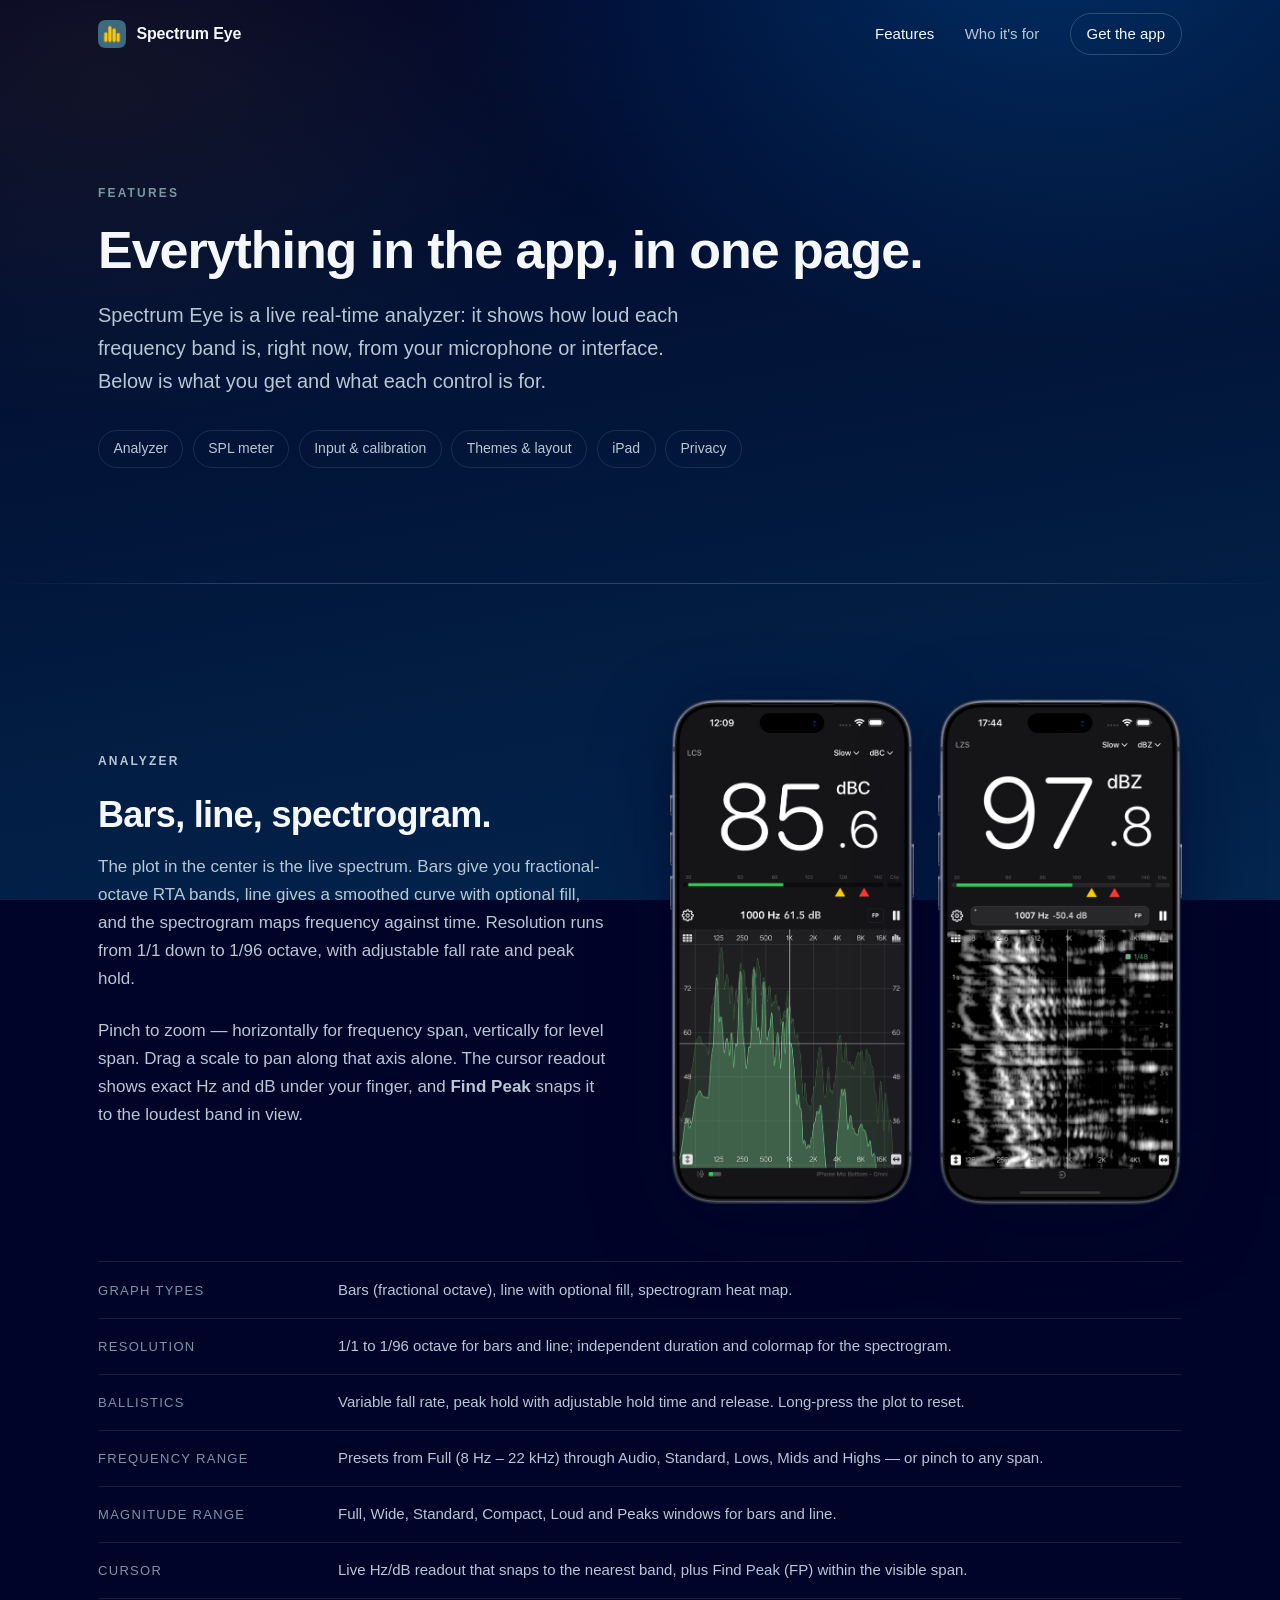
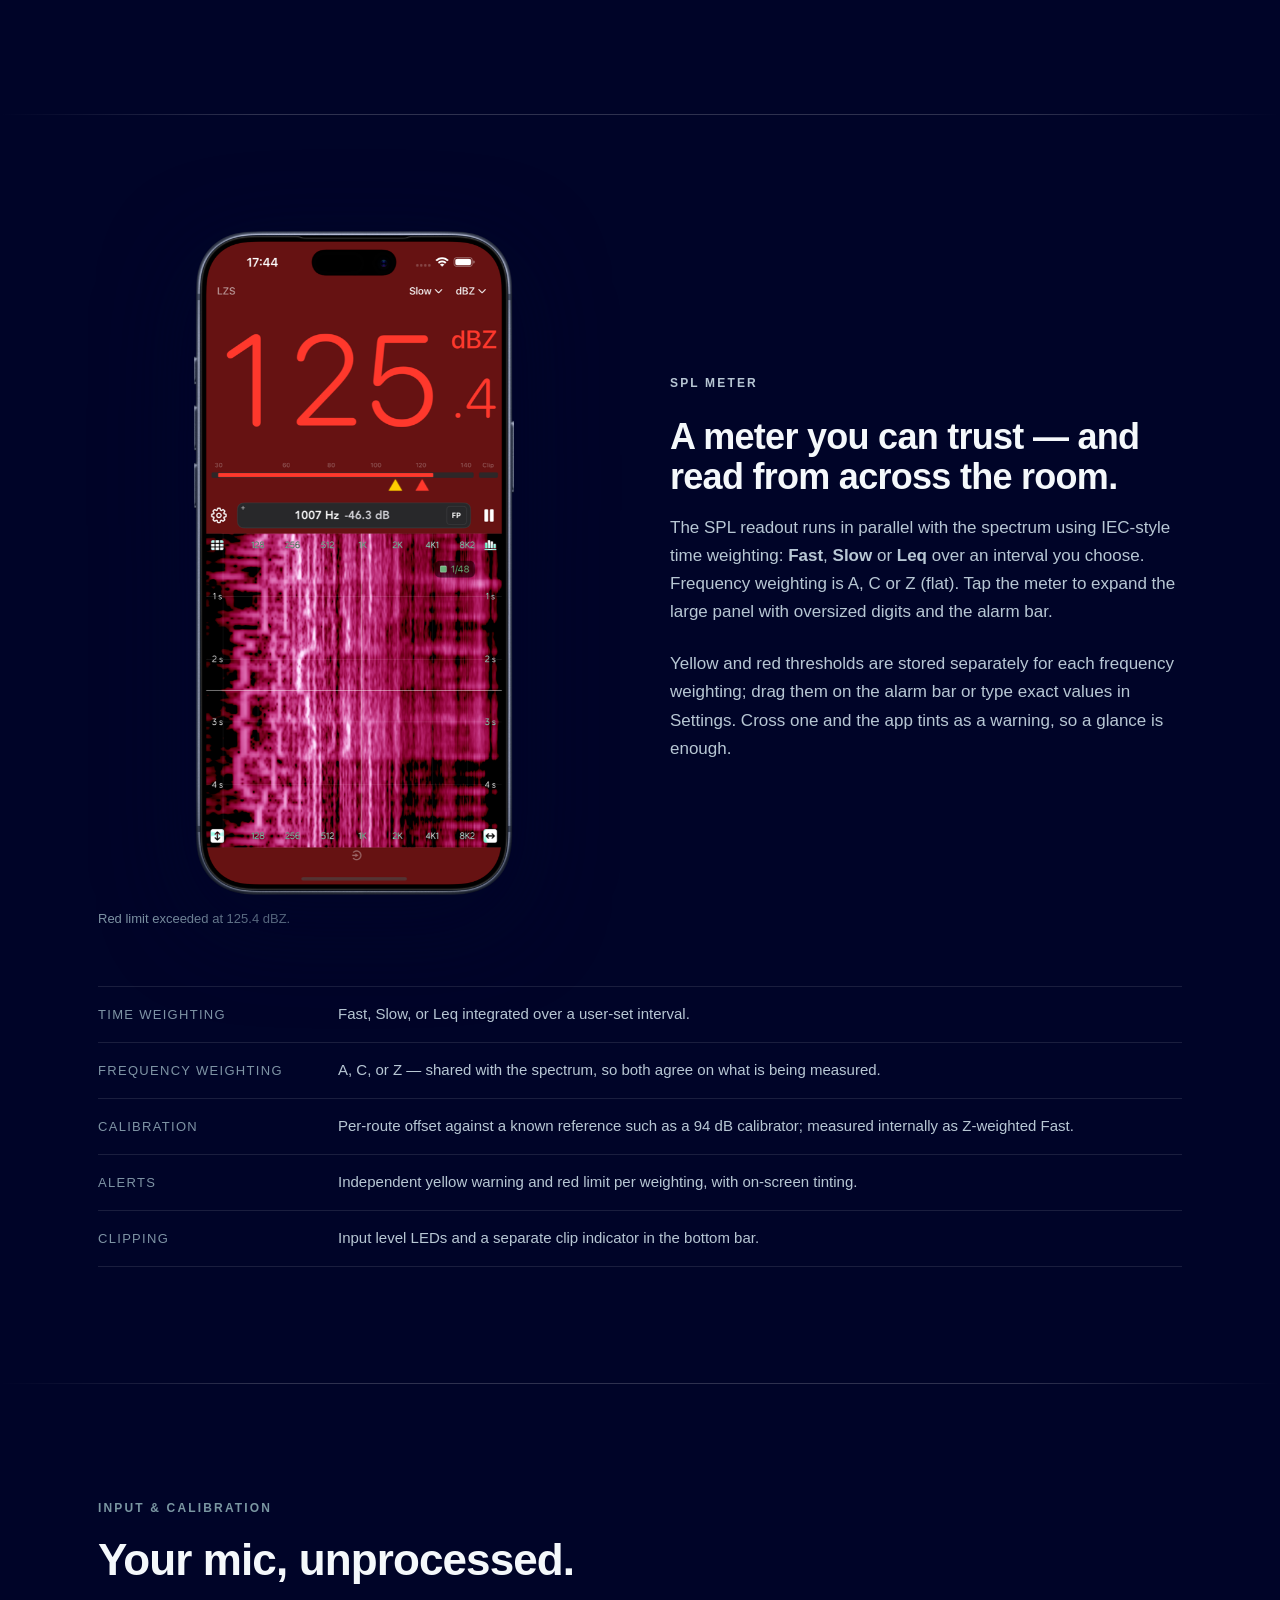
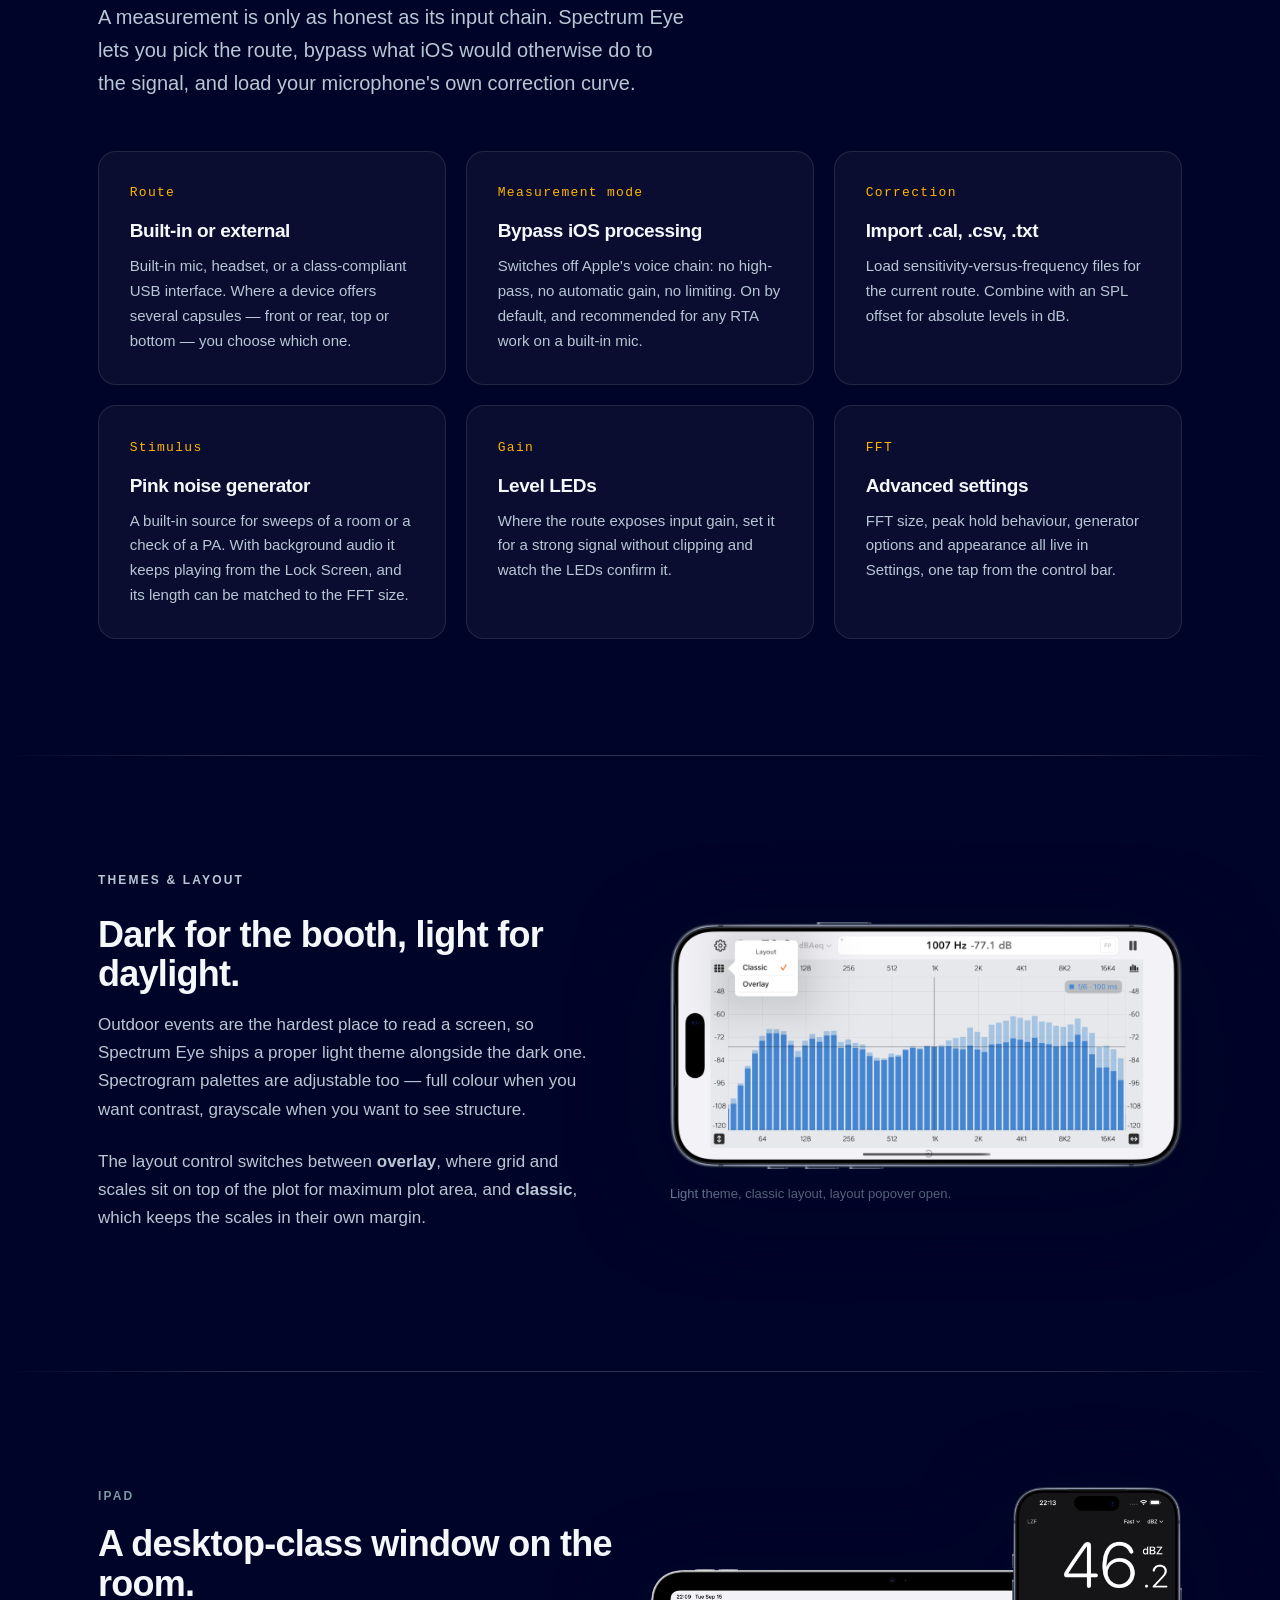
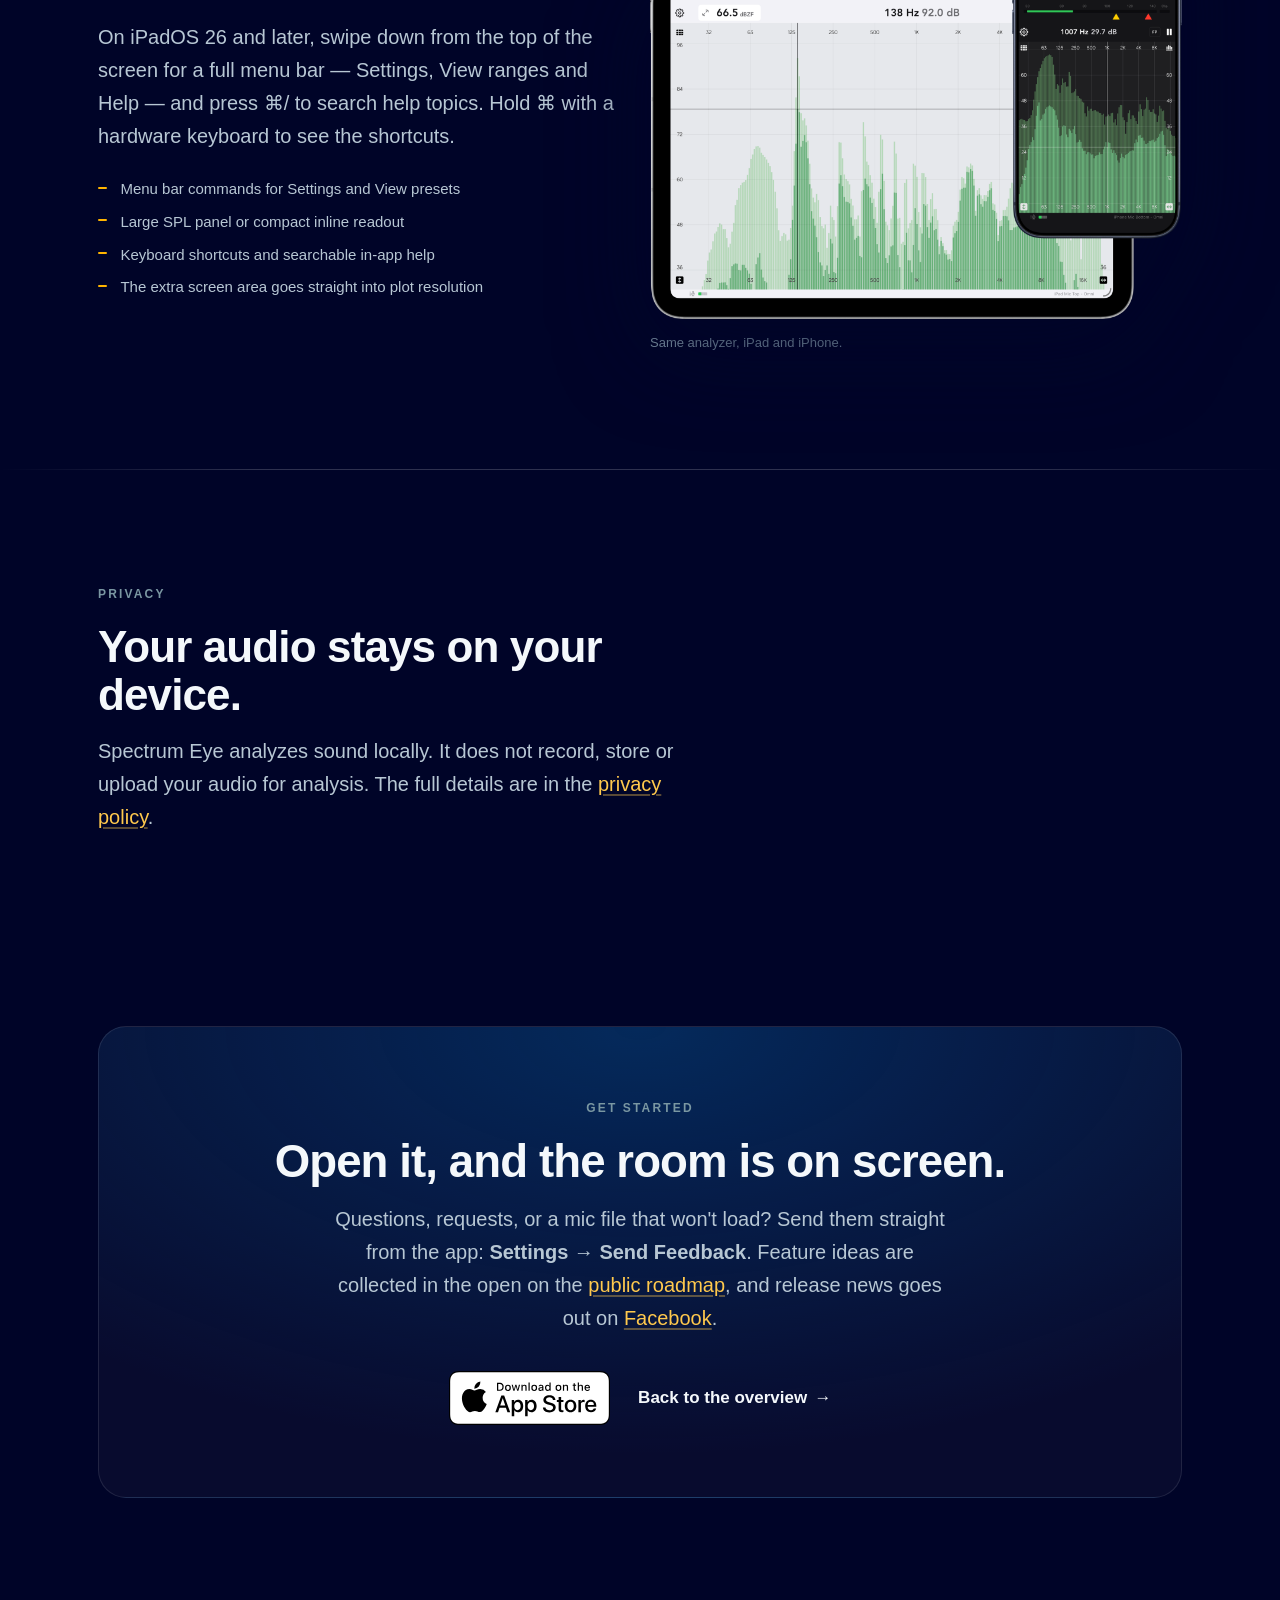
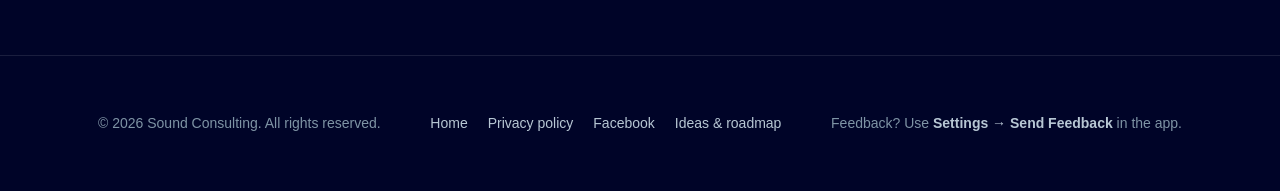
==== docs/features.html @ e40ea3b8 "Add Spectrum Eye marketing site under docs/ for GitHub Pages. Publish index and features pages with " ====
<!DOCTYPE html>
<html lang="en">
<head>
<meta charset="utf-8" />
<meta name="viewport" content="width=device-width, initial-scale=1" />
<title>Features — Spectrum Eye</title>
<meta name="description" content="What Spectrum Eye does: bar, line and spectrogram views up to 1/96 octave, IEC-style SPL meter with A/C/Z weighting and alerts, measurement mode, mic correction files, pink noise generator, light and dark themes, and iPad menu bar support." />
<link rel="canonical" href="https://www.spectrum-eye.com/features.html" />
<meta property="og:type" content="website" />
<meta property="og:title" content="Features — Spectrum Eye" />
<meta property="og:description" content="High-resolution RTA, IEC-style SPL meter, spectrogram, measurement mode and mic calibration on iPhone and iPad." />
<meta property="og:url" content="https://www.spectrum-eye.com/features.html" />
<meta property="og:image" content="https://www.spectrum-eye.com/assets/img/hero.png" />
<meta name="twitter:card" content="summary_large_image" />
<meta name="theme-color" content="#000428" />
<link rel="icon" type="image/png" href="assets/img/favicon.png" />
<link rel="apple-touch-icon" href="assets/img/apple-touch-icon.png" />
<link rel="stylesheet" href="assets/css/site.css" />
</head>
<body>
<a class="skip-link" href="#main">Skip to content</a>

<header class="masthead" data-stuck="false">
  <div class="shell masthead__inner">
    <a class="brand" href="index.html">
      <img src="assets/img/logo.png" alt="" width="28" height="28" />
      Spectrum&nbsp;Eye
    </a>
    <nav class="nav" aria-label="Main">
      <a href="features.html" aria-current="page">Features</a>
      <a href="index.html#who">Who it's for</a>
      <a class="nav__cta" href="https://apps.apple.com/app/apple-store/id794366989?pt=1736742&amp;ct=website&amp;mt=8">Get the app</a>
    </nav>
  </div>
</header>

<main id="main">

  <section class="section" aria-labelledby="intro">
    <div class="shell">
      <p class="eyebrow">Features</p>
      <h1 id="intro" style="font-size: clamp(2rem, 1.4rem + 2.8vw, 3.25rem); margin-bottom: 1.25rem">
        Everything in the app, in one page.
      </h1>
      <p class="lede">
        Spectrum Eye is a live real-time analyzer: it shows how loud each frequency band is,
        right now, from your microphone or interface. Below is what you get and what each
        control is for.
      </p>
      <div class="jumps">
        <a href="#analyzer">Analyzer</a>
        <a href="#spl">SPL meter</a>
        <a href="#input">Input &amp; calibration</a>
        <a href="#look">Themes &amp; layout</a>
        <a href="#ipad">iPad</a>
        <a href="#privacy">Privacy</a>
      </div>
    </div>
  </section>

  <hr class="rule" />

  <section class="section" id="analyzer" aria-labelledby="analyzer-h">
    <div class="shell">
      <div class="showcase reveal">
        <div>
          <p class="eyebrow">Analyzer</p>
          <h2 id="analyzer-h">Bars, line, spectrogram.</h2>
          <p>
            The plot in the center is the live spectrum. Bars give you fractional-octave RTA bands,
            line gives a smoothed curve with optional fill, and the spectrogram maps frequency
            against time. Resolution runs from 1/1 down to 1/96 octave, with adjustable fall rate
            and peak hold.
          </p>
          <p>
            Pinch to zoom — horizontally for frequency span, vertically for level span. Drag a
            scale to pan along that axis alone. The cursor readout shows exact Hz and dB under your
            finger, and <strong>Find Peak</strong> snaps it to the loudest band in view.
          </p>
        </div>
        <div class="showcase__art">
          <div class="gallery">
            <img src="assets/img/shot-line-dark.png" loading="lazy"
                 alt="Line graph view in dark mode with a filled trace and SPL readout above." />
            <img src="assets/img/shot-spectrogram-gray.png" loading="lazy"
                 alt="Spectrogram view in dark mode using the grayscale palette." />
          </div>
        </div>
      </div>

      <dl class="spec reveal" style="margin-top: clamp(2.5rem, 5vw, 3.5rem)">
        <div>
          <dt>Graph types</dt>
          <dd>Bars (fractional octave), line with optional fill, spectrogram heat map.</dd>
        </div>
        <div>
          <dt>Resolution</dt>
          <dd>1/1 to 1/96 octave for bars and line; independent duration and colormap for the spectrogram.</dd>
        </div>
        <div>
          <dt>Ballistics</dt>
          <dd>Variable fall rate, peak hold with adjustable hold time and release. Long-press the plot to reset.</dd>
        </div>
        <div>
          <dt>Frequency range</dt>
          <dd>Presets from Full (8 Hz – 22 kHz) through Audio, Standard, Lows, Mids and Highs — or pinch to any span.</dd>
        </div>
        <div>
          <dt>Magnitude range</dt>
          <dd>Full, Wide, Standard, Compact, Loud and Peaks windows for bars and line.</dd>
        </div>
        <div>
          <dt>Cursor</dt>
          <dd>Live Hz/dB readout that snaps to the nearest band, plus Find Peak (FP) within the visible span.</dd>
        </div>
      </dl>
    </div>
  </section>

  <hr class="rule" />

  <section class="section" id="spl" aria-labelledby="spl-h">
    <div class="shell">
      <div class="showcase showcase--flip reveal">
        <div>
          <p class="eyebrow">SPL meter</p>
          <h2 id="spl-h">A meter you can trust — and read from across the room.</h2>
          <p>
            The SPL readout runs in parallel with the spectrum using IEC-style time weighting:
            <strong>Fast</strong>, <strong>Slow</strong> or <strong>Leq</strong> over an interval you
            choose. Frequency weighting is A, C or Z (flat). Tap the meter to expand the large panel
            with oversized digits and the alarm bar.
          </p>
          <p>
            Yellow and red thresholds are stored separately for each frequency weighting; drag them on
            the alarm bar or type exact values in Settings. Cross one and the app tints as a warning,
            so a glance is enough.
          </p>
        </div>
        <div class="showcase__art">
          <figure class="figure">
            <div class="frame frame--phone">
              <img src="assets/img/shot-spectrogram-red.png" loading="lazy"
                   alt="SPL meter tinted red at 125.4 dBZ above a magenta spectrogram, indicating the red limit was exceeded." />
            </div>
            <figcaption>Red limit exceeded at 125.4 dBZ.</figcaption>
          </figure>
        </div>
      </div>

      <dl class="spec reveal" style="margin-top: clamp(2.5rem, 5vw, 3.5rem)">
        <div>
          <dt>Time weighting</dt>
          <dd>Fast, Slow, or Leq integrated over a user-set interval.</dd>
        </div>
        <div>
          <dt>Frequency weighting</dt>
          <dd>A, C, or Z — shared with the spectrum, so both agree on what is being measured.</dd>
        </div>
        <div>
          <dt>Calibration</dt>
          <dd>Per-route offset against a known reference such as a 94 dB calibrator; measured internally as Z-weighted Fast.</dd>
        </div>
        <div>
          <dt>Alerts</dt>
          <dd>Independent yellow warning and red limit per weighting, with on-screen tinting.</dd>
        </div>
        <div>
          <dt>Clipping</dt>
          <dd>Input level LEDs and a separate clip indicator in the bottom bar.</dd>
        </div>
      </dl>
    </div>
  </section>

  <hr class="rule" />

  <section class="section" id="input" aria-labelledby="input-h">
    <div class="shell">
      <div class="section__head reveal">
        <p class="eyebrow">Input &amp; calibration</p>
        <h2 id="input-h">Your mic, unprocessed.</h2>
        <p class="lede">
          A measurement is only as honest as its input chain. Spectrum Eye lets you pick the route,
          bypass what iOS would otherwise do to the signal, and load your microphone's own
          correction curve.
        </p>
      </div>

      <div class="grid grid--3">
        <article class="card reveal">
          <span class="card__mark">Route</span>
          <h3>Built-in or external</h3>
          <p>
            Built-in mic, headset, or a class-compliant USB interface. Where a device offers several
            capsules — front or rear, top or bottom — you choose which one.
          </p>
        </article>
        <article class="card reveal">
          <span class="card__mark">Measurement mode</span>
          <h3>Bypass iOS processing</h3>
          <p>
            Switches off Apple's voice chain: no high-pass, no automatic gain, no limiting.
            On by default, and recommended for any RTA work on a built-in mic.
          </p>
        </article>
        <article class="card reveal">
          <span class="card__mark">Correction</span>
          <h3>Import .cal, .csv, .txt</h3>
          <p>
            Load sensitivity-versus-frequency files for the current route. Combine with an SPL offset
            for absolute levels in dB.
          </p>
        </article>
        <article class="card reveal">
          <span class="card__mark">Stimulus</span>
          <h3>Pink noise generator</h3>
          <p>
            A built-in source for sweeps of a room or a check of a PA. With background audio it keeps
            playing from the Lock Screen, and its length can be matched to the FFT size.
          </p>
        </article>
        <article class="card reveal">
          <span class="card__mark">Gain</span>
          <h3>Level LEDs</h3>
          <p>
            Where the route exposes input gain, set it for a strong signal without clipping and watch
            the LEDs confirm it.
          </p>
        </article>
        <article class="card reveal">
          <span class="card__mark">FFT</span>
          <h3>Advanced settings</h3>
          <p>
            FFT size, peak hold behaviour, generator options and appearance all live in Settings,
            one tap from the control bar.
          </p>
        </article>
      </div>
    </div>
  </section>

  <hr class="rule" />

  <section class="section" id="look" aria-labelledby="look-h">
    <div class="shell">
      <div class="showcase reveal">
        <div>
          <p class="eyebrow">Themes &amp; layout</p>
          <h2 id="look-h">Dark for the booth, light for daylight.</h2>
          <p>
            Outdoor events are the hardest place to read a screen, so Spectrum Eye ships a proper
            light theme alongside the dark one. Spectrogram palettes are adjustable too — full colour
            when you want contrast, grayscale when you want to see structure.
          </p>
          <p>
            The layout control switches between <strong>overlay</strong>, where grid and scales sit on
            top of the plot for maximum plot area, and <strong>classic</strong>, which keeps the
            scales in their own margin.
          </p>
        </div>
        <div class="showcase__art">
          <figure class="figure">
            <div class="frame">
              <img src="assets/img/shot-light-classic.png" loading="lazy"
                   alt="Light theme in landscape with the layout popover open, offering Classic and Overlay options over a blue bar graph." />
            </div>
            <figcaption>Light theme, classic layout, layout popover open.</figcaption>
          </figure>
        </div>
      </div>
    </div>
  </section>

  <hr class="rule" />

  <section class="section" id="ipad" aria-labelledby="ipad-h">
    <div class="shell">
      <div class="grid grid--2">
        <div class="reveal">
          <p class="eyebrow">iPad</p>
          <h2 id="ipad-h" style="font-size: clamp(1.5rem, 1.1rem + 1.6vw, 2.25rem); margin-bottom: 1.1rem">
            A desktop-class window on the room.
          </h2>
          <p class="lede" style="margin-bottom: 1.5rem">
            On iPadOS 26 and later, swipe down from the top of the screen for a full menu bar —
            Settings, View ranges and Help — and press ⌘/ to search help topics. Hold ⌘ with a
            hardware keyboard to see the shortcuts.
          </p>
          <ul class="ticks">
            <li>Menu bar commands for Settings and View presets</li>
            <li>Large SPL panel or compact inline readout</li>
            <li>Keyboard shortcuts and searchable in-app help</li>
            <li>The extra screen area goes straight into plot resolution</li>
          </ul>
        </div>
        <div class="reveal">
          <figure class="figure">
            <div class="frame">
              <img src="assets/img/hero.png" loading="lazy"
                   alt="Spectrum Eye on iPad in light mode next to an iPhone in dark mode." />
            </div>
            <figcaption>Same analyzer, iPad and iPhone.</figcaption>
          </figure>
        </div>
      </div>
    </div>
  </section>

  <hr class="rule" />

  <section class="section" id="privacy" aria-labelledby="privacy-h">
    <div class="shell">
      <div class="section__head reveal" style="margin-bottom: 0">
        <p class="eyebrow">Privacy</p>
        <h2 id="privacy-h">Your audio stays on your device.</h2>
        <p class="lede">
          Spectrum Eye analyzes sound locally. It does not record, store or upload your audio for
          analysis. The full details are in the
          <a href="se_privacy_policy_en.html">privacy policy</a>.
        </p>
      </div>
    </div>
  </section>

  <section class="section section--tight" aria-labelledby="get">
    <div class="shell">
      <div class="closer reveal">
        <p class="eyebrow">Get started</p>
        <h2 id="get">Open it, and the room is on screen.</h2>
        <p class="lede">
          Questions, requests, or a mic file that won't load? Send them straight from the app:
          <strong>Settings → Send Feedback</strong>. Feature ideas are collected in the open on the
          <a href="https://spectrumeye.userjot.com/" target="_blank" rel="noopener">public roadmap</a>,
          and release news goes out on
          <a href="https://www.facebook.com/spectrum.eye.rta" target="_blank" rel="noopener">Facebook</a>.
        </p>
        <div class="hero__cta">
          <a class="badge-link" href="https://apps.apple.com/app/apple-store/id794366989?pt=1736742&amp;ct=website&amp;mt=8">
            <img src="assets/img/appstore-badge-white.svg" alt="Download Spectrum Eye on the App Store" />
          </a>
          <a class="text-link" href="index.html">Back to the overview <span aria-hidden="true">→</span></a>
        </div>
      </div>
    </div>
  </section>

</main>

<footer class="footer">
  <div class="shell footer__inner">
    <p>© 2026 Sound Consulting. All rights reserved.</p>
    <nav aria-label="Footer">
      <a href="index.html">Home</a>
      <a href="se_privacy_policy_en.html">Privacy policy</a>
      <a href="https://www.facebook.com/spectrum.eye.rta" target="_blank" rel="noopener">Facebook</a>
      <a href="https://spectrumeye.userjot.com/" target="_blank" rel="noopener">Ideas &amp; roadmap</a>
    </nav>
    <p>Feedback? Use <strong>Settings → Send Feedback</strong> in the app.</p>
  </div>
</footer>

<script src="assets/js/site.js" defer></script>
</body>
</html>
---- docs/assets/css/site.css ----
/* Spectrum Eye — site styles
   Palette continues the spectrum-eye.com deep-blue gradient and Segoe UI type,
   with the app emblem's amber and the analyzer's green as accents. */

:root {
  --navy-abyss: #000428;
  --navy-deep: #021539;
  --navy-mid: #03264f;
  --navy-lit: #004e92;

  --amber: #ffb400;
  --amber-soft: #ffc94d;
  --green: #74d18e;
  --slate: #7a97a2;

  --ink: #f4f8fb;
  --ink-dim: #b7c7d4;
  --ink-faint: #7e94a5;

  --hairline: rgba(255, 255, 255, 0.1);
  --hairline-strong: rgba(255, 255, 255, 0.18);
  --pane: rgba(255, 255, 255, 0.04);

  --font: "Segoe UI", -apple-system, BlinkMacSystemFont, "Helvetica Neue",
    Helvetica, Arial, sans-serif;
  --font-num: ui-monospace, SFMono-Regular, "SF Mono", Menlo, Consolas,
    monospace;

  --shell: 1180px;
  --gutter: clamp(1.25rem, 4vw, 3rem);
  --radius: 18px;
  --ease: cubic-bezier(0.22, 0.61, 0.36, 1);
}

*,
*::before,
*::after {
  box-sizing: border-box;
}

html {
  -webkit-text-size-adjust: 100%;
  scroll-behavior: smooth;
}

body {
  margin: 0;
  font-family: var(--font);
  font-size: clamp(1rem, 0.96rem + 0.2vw, 1.0625rem);
  line-height: 1.65;
  color: var(--ink);
  background-color: var(--navy-abyss);
  background-image:
    radial-gradient(900px 620px at 82% -10%, rgba(0, 78, 146, 0.55), transparent 70%),
    radial-gradient(760px 520px at 8% 8%, rgba(255, 180, 0, 0.07), transparent 68%),
    linear-gradient(170deg, var(--navy-abyss) 0%, var(--navy-deep) 45%, var(--navy-mid) 100%);
  background-attachment: fixed;
  -webkit-font-smoothing: antialiased;
  text-rendering: optimizeLegibility;
}

img,
svg {
  display: block;
  max-width: 100%;
  height: auto;
}

a {
  color: var(--amber-soft);
  text-decoration-color: rgba(255, 201, 77, 0.35);
  text-underline-offset: 3px;
  transition: color 0.2s var(--ease), text-decoration-color 0.2s var(--ease);
}

a:hover {
  color: #fff;
  text-decoration-color: currentColor;
}

:focus-visible {
  outline: 2px solid var(--amber);
  outline-offset: 3px;
  border-radius: 4px;
}

h1,
h2,
h3 {
  margin: 0;
  line-height: 1.1;
  letter-spacing: -0.02em;
  font-weight: 700;
}

p {
  margin: 0;
}

/* ---------- layout primitives ---------- */

.shell {
  width: 100%;
  max-width: var(--shell);
  margin-inline: auto;
  padding-inline: var(--gutter);
}

.skip-link {
  position: absolute;
  left: -9999px;
  top: 0;
  z-index: 100;
  padding: 0.75rem 1rem;
  background: var(--amber);
  color: #10203a;
  font-weight: 600;
}

.skip-link:focus {
  left: 1rem;
  top: 1rem;
}

.eyebrow {
  margin: 0 0 1.1rem;
  font-size: 0.75rem;
  font-weight: 600;
  letter-spacing: 0.18em;
  text-transform: uppercase;
  color: var(--slate);
}

.lede {
  color: var(--ink-dim);
  font-size: clamp(1.0625rem, 1rem + 0.4vw, 1.25rem);
  max-width: 56ch;
}

.section {
  padding-block: clamp(4rem, 9vw, 7.5rem);
}

.section--tight {
  padding-block: clamp(3rem, 6vw, 5rem);
}

.section__head {
  max-width: 62ch;
  margin-bottom: clamp(2.25rem, 4vw, 3.5rem);
}

.section__head h2 {
  font-size: clamp(1.75rem, 1.2rem + 2vw, 2.75rem);
  margin-bottom: 1rem;
}

.rule {
  height: 1px;
  border: 0;
  margin: 0;
  background: linear-gradient(
    to right,
    transparent,
    var(--hairline-strong) 20%,
    var(--hairline-strong) 80%,
    transparent
  );
}

/* ---------- header ---------- */

.masthead {
  position: sticky;
  top: 0;
  z-index: 50;
  border-bottom: 1px solid transparent;
  transition: background 0.3s var(--ease), border-color 0.3s var(--ease),
    backdrop-filter 0.3s var(--ease);
}

.masthead[data-stuck="true"] {
  background: rgba(2, 12, 34, 0.72);
  backdrop-filter: blur(14px) saturate(140%);
  border-bottom-color: var(--hairline);
}

.masthead__inner {
  display: flex;
  align-items: center;
  gap: 1.5rem;
  min-height: 68px;
}

.brand {
  display: inline-flex;
  align-items: center;
  gap: 0.65rem;
  font-weight: 600;
  font-size: 1rem;
  letter-spacing: -0.01em;
  color: var(--ink);
  text-decoration: none;
  margin-right: auto;
}

/* the icon carries its own squircle, so no CSS masking here */
.brand img {
  width: 28px;
  height: 28px;
}

.nav {
  display: flex;
  align-items: center;
  gap: clamp(1rem, 2.5vw, 1.9rem);
}

.nav a {
  color: var(--ink-dim);
  font-size: 0.9375rem;
  text-decoration: none;
}

.nav a:hover,
.nav a[aria-current="page"] {
  color: var(--ink);
}

.nav__cta {
  padding: 0.45rem 1rem;
  border: 1px solid var(--hairline-strong);
  border-radius: 999px;
  color: var(--ink) !important;
}

.nav__cta:hover {
  border-color: var(--amber);
  color: var(--amber-soft) !important;
}

@media (max-width: 560px) {
  .nav a:not(.nav__cta) {
    display: none;
  }
}

/* ---------- hero ---------- */

.hero {
  padding-block: clamp(3rem, 7vw, 6rem) 0;
  overflow: hidden;
}

.hero__grid {
  display: grid;
  gap: clamp(2.5rem, 5vw, 4rem);
  align-items: center;
}

@media (min-width: 900px) {
  .hero__grid {
    grid-template-columns: minmax(0, 0.92fr) minmax(0, 1.08fr);
  }
}

.hero h1 {
  font-size: clamp(2.4rem, 1.4rem + 4.4vw, 4.15rem);
  margin-bottom: 1.25rem;
}

.hero h1 em {
  font-style: normal;
  color: var(--amber);
}

.hero__cta {
  display: flex;
  flex-wrap: wrap;
  align-items: center;
  gap: 1.25rem 1.75rem;
  margin-top: 2.25rem;
}

.badge-link {
  display: inline-block;
  transition: transform 0.25s var(--ease), filter 0.25s var(--ease);
}

.badge-link img {
  height: 54px;
  width: auto;
}

.badge-link:hover {
  transform: translateY(-2px);
  filter: drop-shadow(0 10px 22px rgba(0, 0, 0, 0.45));
}

.text-link {
  display: inline-flex;
  align-items: center;
  gap: 0.45rem;
  font-weight: 600;
  text-decoration: none;
  color: var(--ink);
}

.text-link span {
  transition: transform 0.25s var(--ease);
}

.text-link:hover span {
  transform: translateX(4px);
}

.hero__note {
  margin-top: 1.75rem;
  font-size: 0.875rem;
  color: var(--ink-faint);
}

.hero__art {
  position: relative;
}

.hero__art::before {
  content: "";
  position: absolute;
  inset: 6% -12% 12% -6%;
  background: radial-gradient(
    closest-side,
    rgba(116, 209, 142, 0.22),
    rgba(0, 78, 146, 0.12) 55%,
    transparent 75%
  );
  filter: blur(12px);
  z-index: -1;
}

.hero__art img {
  width: 100%;
  filter: drop-shadow(0 40px 60px rgba(0, 4, 40, 0.6));
}

/* equalizer divider — decorative */

.eq {
  display: flex;
  align-items: flex-end;
  gap: 3px;
  height: 34px;
  margin-top: clamp(3rem, 6vw, 4.5rem);
  opacity: 0.55;
}

.eq span {
  flex: 1;
  min-width: 2px;
  border-radius: 2px 2px 0 0;
  background: linear-gradient(to top, rgba(116, 209, 142, 0.15), var(--green));
  transform-origin: bottom;
  animation: eq-pulse 1.8s var(--ease) infinite alternate;
}

@keyframes eq-pulse {
  from {
    height: 12%;
  }
  to {
    height: 100%;
  }
}

/* ---------- feature grid ---------- */

.grid {
  display: grid;
  gap: 1.25rem;
}

@media (min-width: 700px) {
  .grid--3 {
    grid-template-columns: repeat(3, minmax(0, 1fr));
  }
  .grid--2 {
    grid-template-columns: repeat(2, minmax(0, 1fr));
  }
}

.card {
  padding: clamp(1.5rem, 2.4vw, 2rem);
  border: 1px solid var(--hairline);
  border-radius: var(--radius);
  background: var(--pane);
  transition: transform 0.3s var(--ease), border-color 0.3s var(--ease),
    background 0.3s var(--ease);
}

.card:hover {
  transform: translateY(-4px);
  border-color: var(--hairline-strong);
  background: rgba(255, 255, 255, 0.06);
}

.card h3 {
  font-size: 1.1875rem;
  margin-bottom: 0.75rem;
}

.card p {
  color: var(--ink-dim);
  font-size: 0.9375rem;
}

.card__mark {
  display: block;
  margin-bottom: 1.1rem;
  font-family: var(--font-num);
  font-size: 0.8125rem;
  letter-spacing: 0.1em;
  color: var(--amber);
}

.ticks {
  margin: 0;
  padding: 0;
  list-style: none;
  color: var(--ink-dim);
}

.ticks li {
  position: relative;
  padding-left: 1.4rem;
  font-size: 0.9375rem;
}

.ticks li + li {
  margin-top: 0.5rem;
}

.ticks li::before {
  content: "";
  position: absolute;
  left: 0;
  top: 0.62em;
  width: 9px;
  height: 2px;
  border-radius: 2px;
  background: var(--amber);
}

/* ---------- showcase rows ---------- */

.showcase {
  display: grid;
  gap: clamp(2rem, 5vw, 3.75rem);
  align-items: center;
}

@media (min-width: 880px) {
  .showcase {
    grid-template-columns: repeat(2, minmax(0, 1fr));
  }
  .showcase--flip .showcase__art {
    order: -1;
  }
}

.showcase + .showcase {
  margin-top: clamp(3.5rem, 8vw, 6rem);
}

.showcase h2,
.showcase h3 {
  font-size: clamp(1.5rem, 1.1rem + 1.6vw, 2.25rem);
  margin-bottom: 1.1rem;
}

.showcase p {
  color: var(--ink-dim);
  margin-bottom: 1.5rem;
}

/* screenshots are device renders with their own bezel and transparent corners,
   so the shadow follows the image silhouette rather than a wrapper box */
.frame img {
  filter: drop-shadow(0 26px 45px rgba(0, 4, 40, 0.7));
}

.frame--phone {
  max-width: 320px;
  margin-inline: auto;
}

.figure {
  margin: 0;
}

.figure figcaption {
  margin-top: 0.85rem;
  font-size: 0.8125rem;
  color: var(--ink-faint);
}

/* ---------- quotes ---------- */

.quotes {
  display: grid;
  gap: 1.25rem;
}

@media (min-width: 760px) {
  .quotes {
    grid-template-columns: repeat(3, minmax(0, 1fr));
  }
}

.quote {
  margin: 0;
  padding: clamp(1.4rem, 2.2vw, 1.85rem);
  border-left: 2px solid var(--amber);
  border-radius: 0 var(--radius) var(--radius) 0;
  background: var(--pane);
}

.quote p {
  font-size: 1.0625rem;
  line-height: 1.5;
}

.quote footer {
  margin-top: 0.9rem;
  font-size: 0.8125rem;
  color: var(--ink-faint);
}

/* ---------- stats ---------- */

.stats {
  display: grid;
  gap: 1.5rem clamp(1.5rem, 4vw, 3rem);
  grid-template-columns: repeat(auto-fit, minmax(150px, 1fr));
  padding-block: clamp(2rem, 4vw, 3rem);
  border-block: 1px solid var(--hairline);
}

.stat dt {
  font-size: 0.75rem;
  letter-spacing: 0.14em;
  text-transform: uppercase;
  color: var(--ink-faint);
  margin-bottom: 0.35rem;
}

.stat dd {
  margin: 0;
  font-family: var(--font-num);
  font-size: clamp(1.35rem, 1.1rem + 0.9vw, 1.75rem);
  font-weight: 600;
  color: var(--ink);
}

/* ---------- in-page nav (features) ---------- */

.jumps {
  display: flex;
  flex-wrap: wrap;
  gap: 0.6rem;
  margin-top: 2rem;
}

.jumps a {
  padding: 0.4rem 0.9rem;
  border: 1px solid var(--hairline);
  border-radius: 999px;
  font-size: 0.875rem;
  color: var(--ink-dim);
  text-decoration: none;
}

.jumps a:hover {
  border-color: var(--amber);
  color: var(--amber-soft);
}

/* ---------- spec rows ---------- */

.spec {
  margin: 0;
  border-top: 1px solid var(--hairline);
}

.spec > div {
  display: grid;
  gap: 0.2rem 2rem;
  padding-block: 0.95rem;
  border-bottom: 1px solid var(--hairline);
}

@media (min-width: 640px) {
  .spec > div {
    grid-template-columns: minmax(0, 13rem) minmax(0, 1fr);
    align-items: baseline;
  }
}

.spec dt {
  font-size: 0.8125rem;
  letter-spacing: 0.1em;
  text-transform: uppercase;
  color: var(--ink-faint);
}

.spec dd {
  margin: 0;
  color: var(--ink-dim);
  font-size: 0.9375rem;
}

/* ---------- side-by-side phone shots ---------- */

.gallery {
  display: grid;
  grid-template-columns: repeat(2, minmax(0, 1fr));
  gap: clamp(0.75rem, 2vw, 1.5rem);
  align-items: start;
}

.gallery img {
  filter: drop-shadow(0 20px 36px rgba(0, 4, 40, 0.65));
}

/* ---------- closing call to action ---------- */

.closer {
  text-align: center;
  padding: clamp(2.75rem, 6vw, 4.5rem) clamp(1.5rem, 4vw, 3.5rem);
  border: 1px solid var(--hairline);
  border-radius: 28px;
  background:
    radial-gradient(120% 140% at 50% 0%, rgba(0, 78, 146, 0.45), transparent 65%),
    rgba(255, 255, 255, 0.03);
}

.closer h2 {
  font-size: clamp(1.75rem, 1.2rem + 2.2vw, 2.85rem);
  margin-bottom: 1rem;
}

.closer .lede {
  margin-inline: auto;
}

.closer .hero__cta {
  justify-content: center;
}

/* ---------- footer ---------- */

.footer {
  padding-block: clamp(2.5rem, 5vw, 3.5rem);
  border-top: 1px solid var(--hairline);
  margin-top: clamp(3rem, 7vw, 5rem);
  color: var(--ink-faint);
  font-size: 0.875rem;
}

.footer__inner {
  display: flex;
  flex-wrap: wrap;
  gap: 1rem 2rem;
  align-items: center;
  justify-content: space-between;
}

.footer nav {
  display: flex;
  flex-wrap: wrap;
  gap: 1.25rem;
}

.footer a {
  color: var(--ink-dim);
  text-decoration: none;
}

.footer a:hover {
  color: #fff;
}

.footer strong {
  font-weight: 600;
  color: var(--ink-dim);
}

/* ---------- reveal on scroll ---------- */

.reveal {
  opacity: 0;
  transform: translateY(18px);
  transition: opacity 0.7s var(--ease), transform 0.7s var(--ease);
}

.reveal.is-visible {
  opacity: 1;
  transform: none;
}

@media (prefers-reduced-motion: reduce) {
  html {
    scroll-behavior: auto;
  }
  .reveal {
    opacity: 1;
    transform: none;
    transition: none;
  }
  .eq span {
    animation: none;
    height: 45%;
  }
}
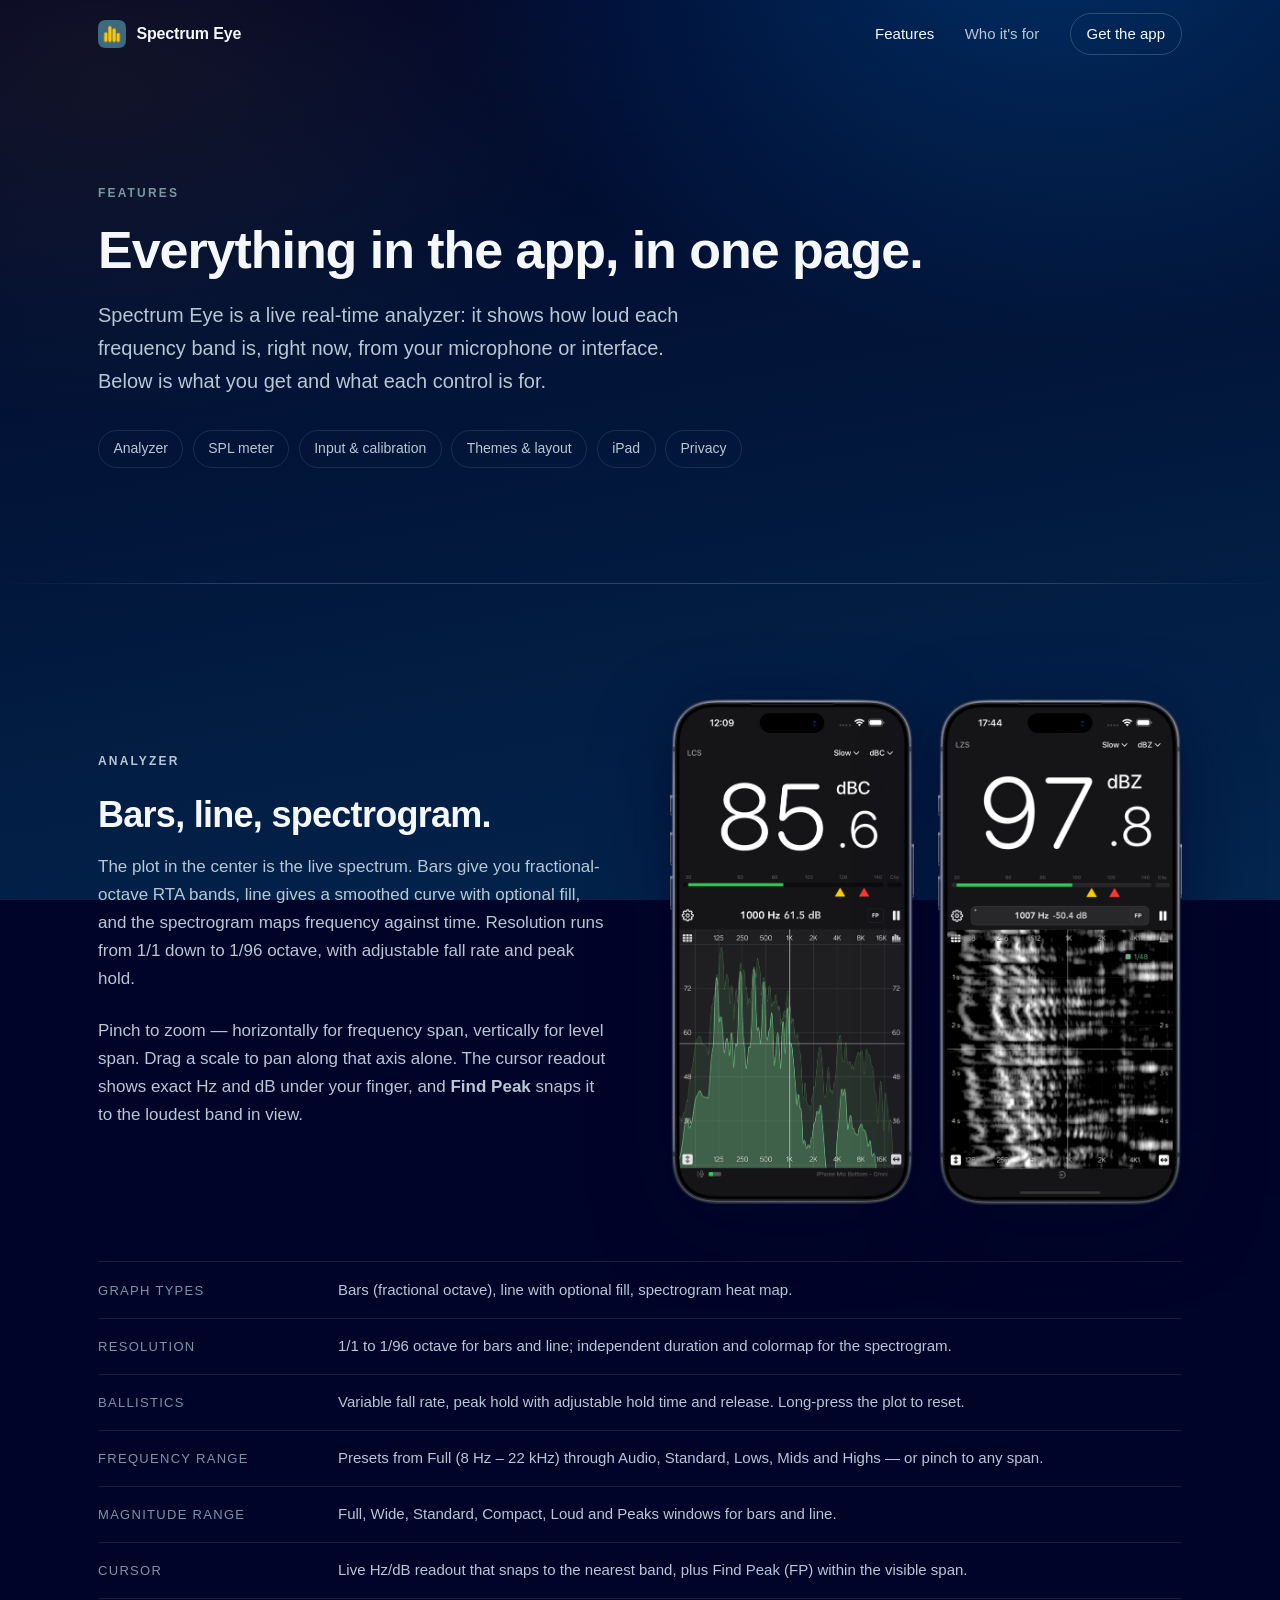
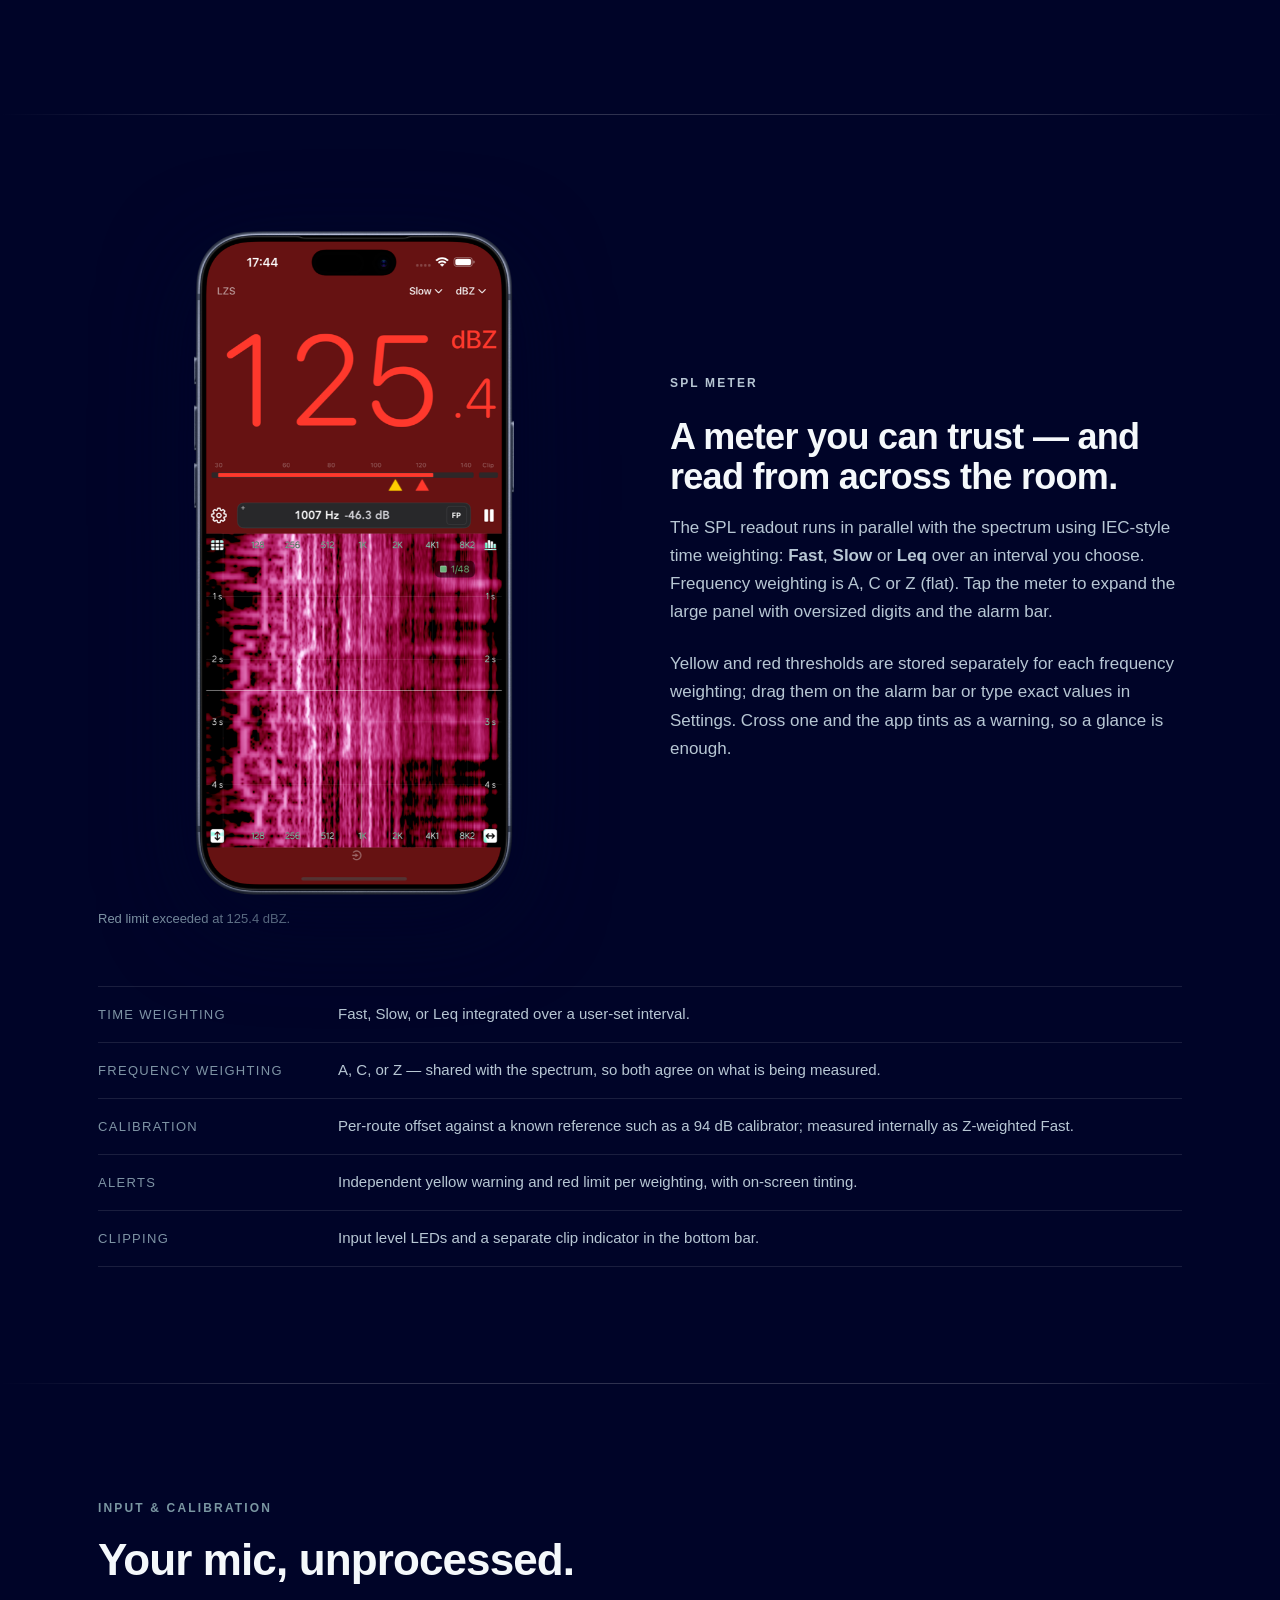
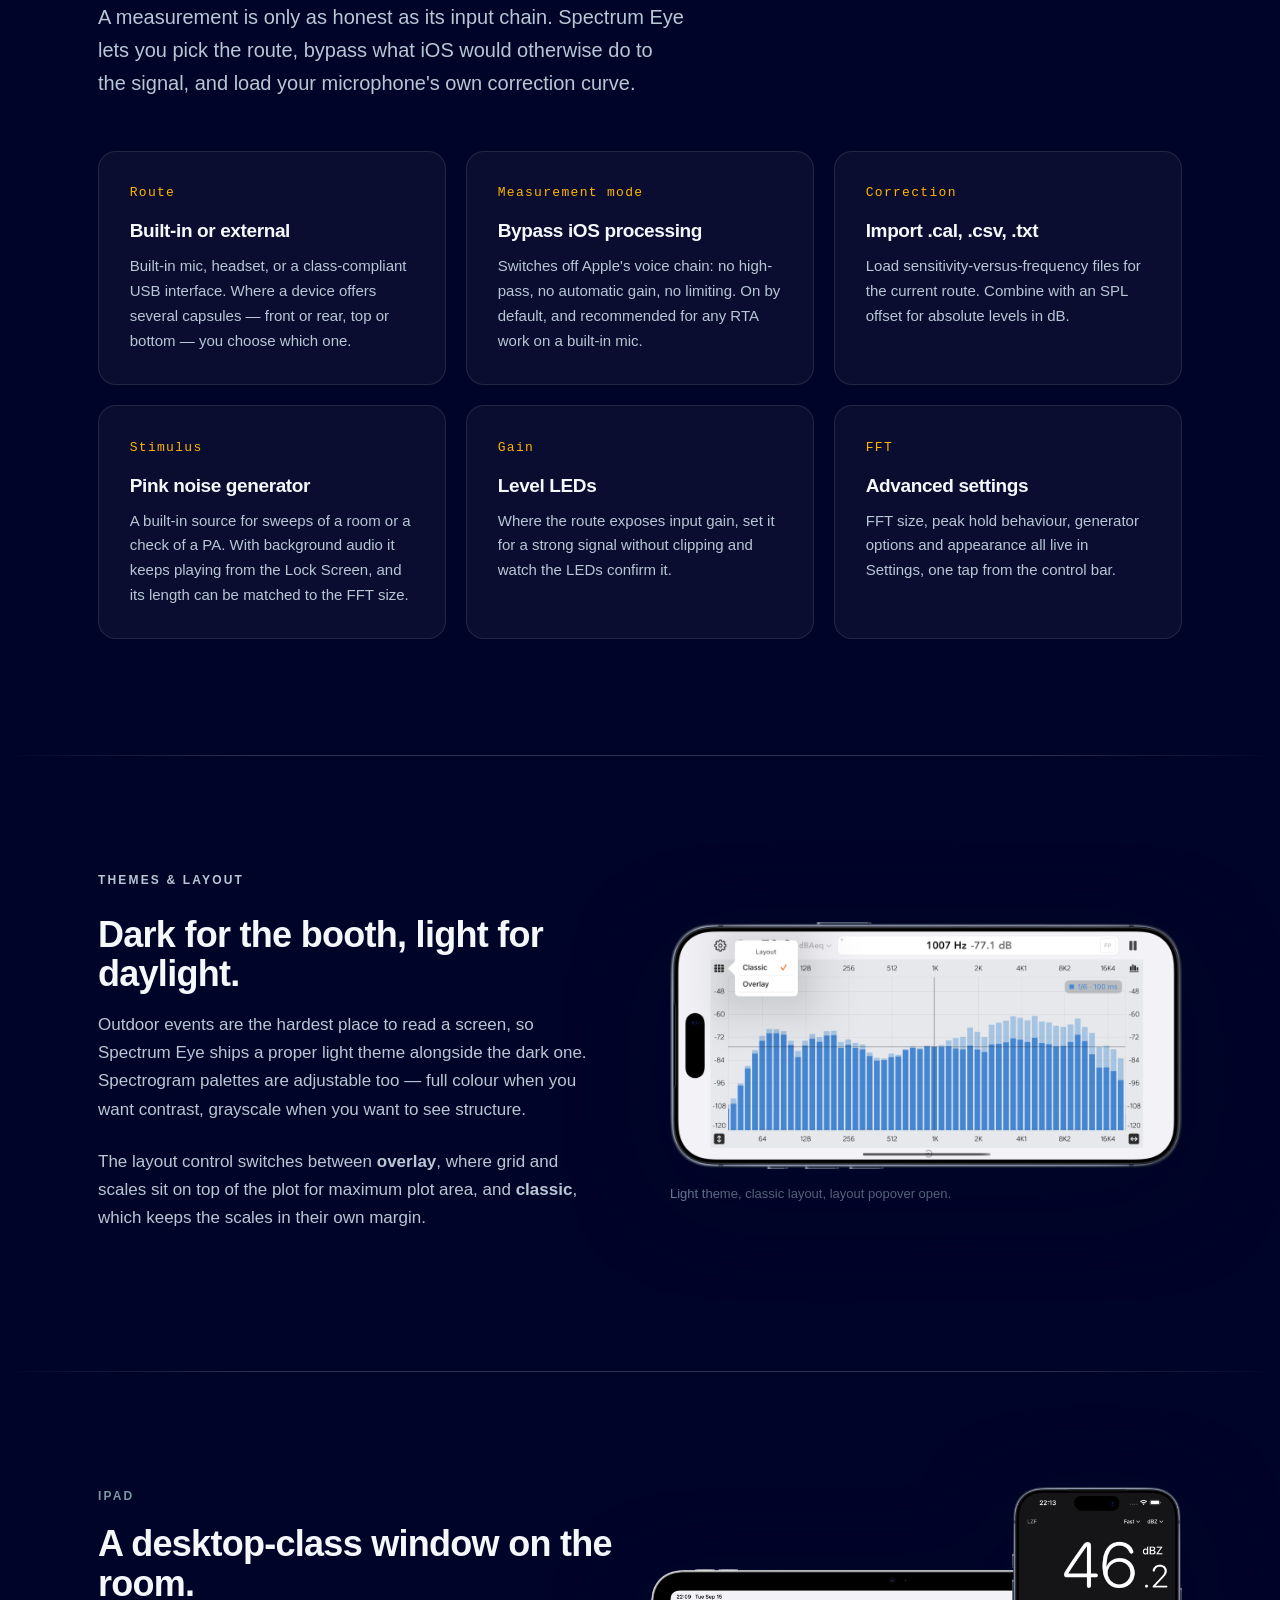
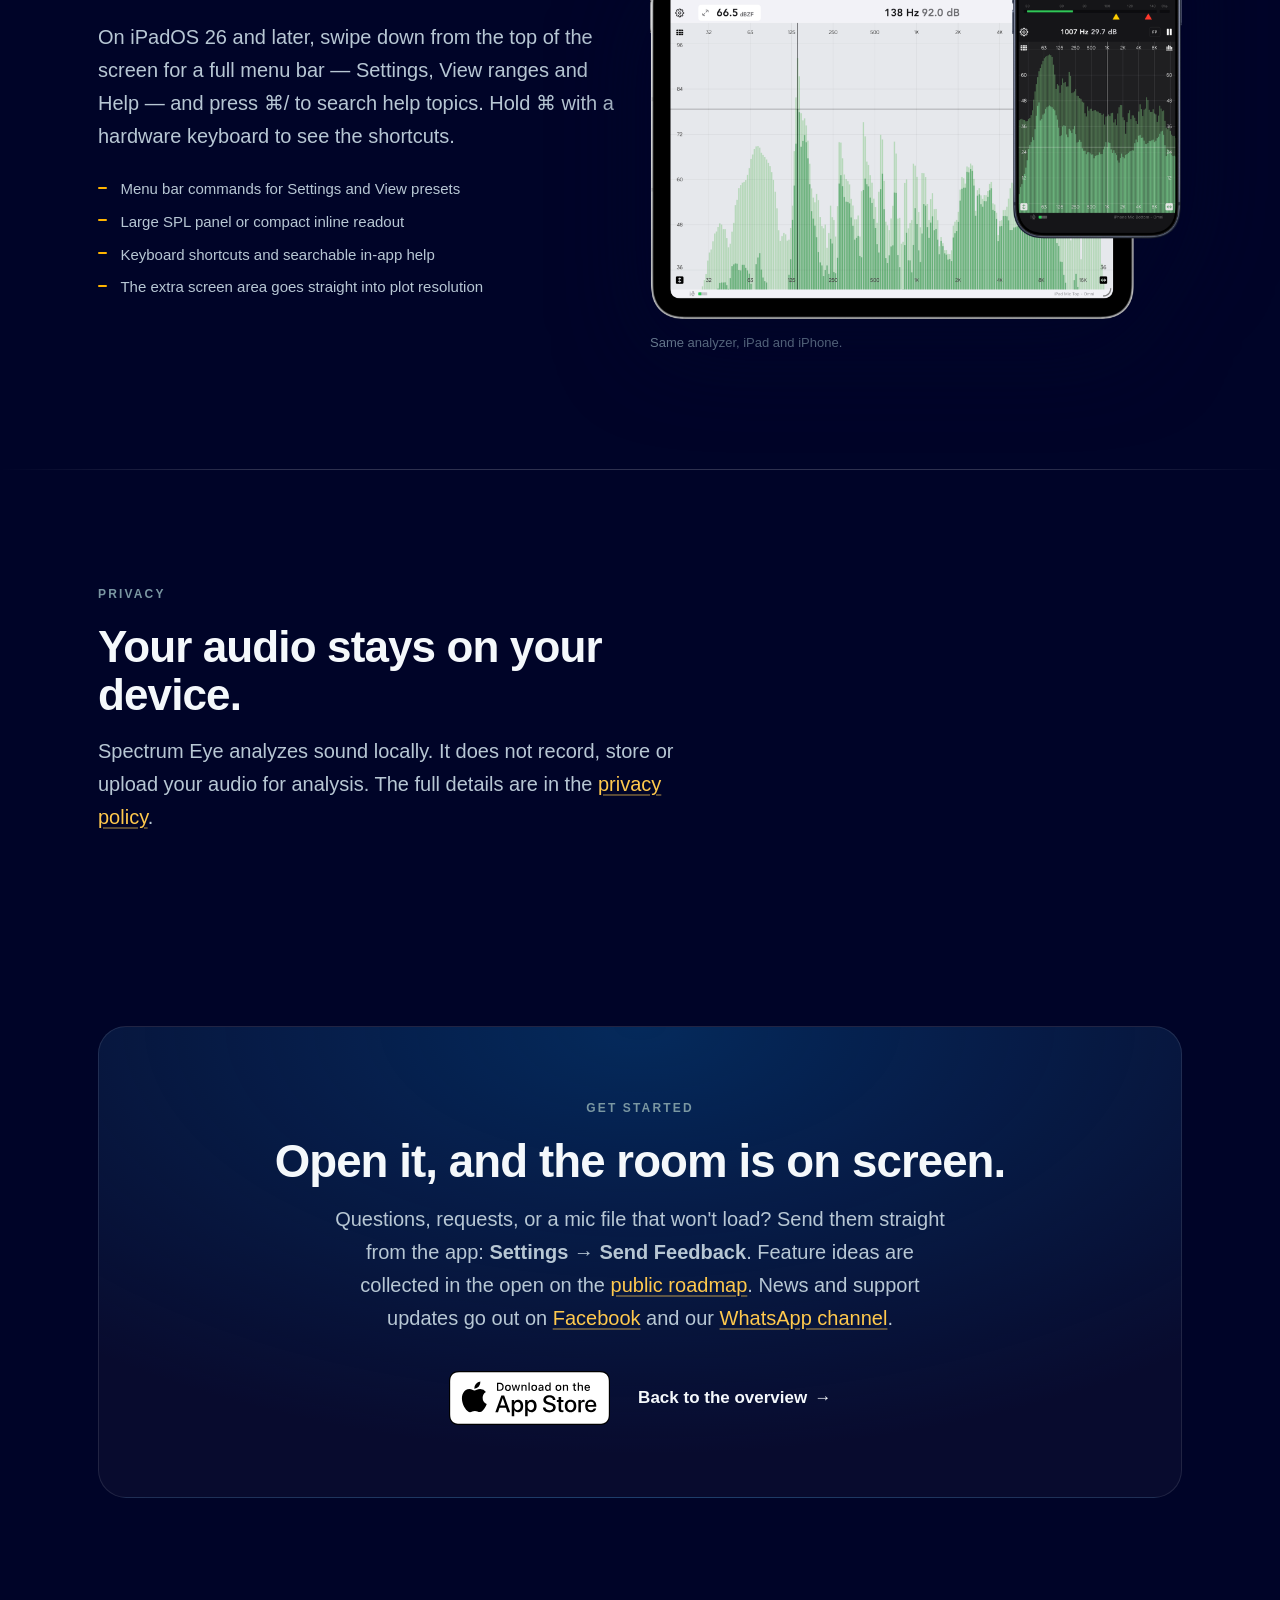
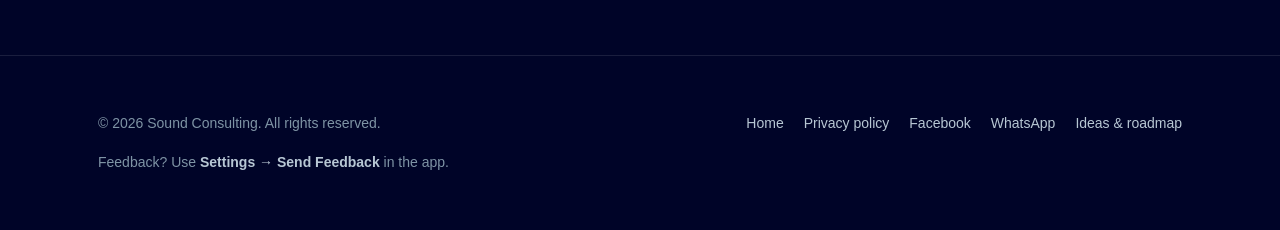
==== commit 626ff341: "Add WhatsApp channel to site footers and social links list. Surface the Spectrum Eye RTA channel alo" ====
--- a/docs/features.html
+++ b/docs/features.html
@@ -331,9 +331,11 @@
         <p class="lede">
           Questions, requests, or a mic file that won't load? Send them straight from the app:
           <strong>Settings → Send Feedback</strong>. Feature ideas are collected in the open on the
-          <a href="https://spectrumeye.userjot.com/" target="_blank" rel="noopener">public roadmap</a>,
-          and release news goes out on
-          <a href="https://www.facebook.com/spectrum.eye.rta" target="_blank" rel="noopener">Facebook</a>.
+          <a href="https://spectrumeye.userjot.com/" target="_blank" rel="noopener">public roadmap</a>.
+          News and support updates go out on
+          <a href="https://www.facebook.com/spectrum.eye.rta" target="_blank" rel="noopener">Facebook</a>
+          and our
+          <a href="https://whatsapp.com/channel/0029VbE4fCqIHph9ClSUPe04" target="_blank" rel="noopener">WhatsApp channel</a>.
         </p>
         <div class="hero__cta">
           <a class="badge-link" href="https://apps.apple.com/app/apple-store/id794366989?pt=1736742&amp;ct=website&amp;mt=8">
@@ -354,6 +356,7 @@
       <a href="index.html">Home</a>
       <a href="se_privacy_policy_en.html">Privacy policy</a>
       <a href="https://www.facebook.com/spectrum.eye.rta" target="_blank" rel="noopener">Facebook</a>
+      <a href="https://whatsapp.com/channel/0029VbE4fCqIHph9ClSUPe04" target="_blank" rel="noopener">WhatsApp</a>
       <a href="https://spectrumeye.userjot.com/" target="_blank" rel="noopener">Ideas &amp; roadmap</a>
     </nav>
     <p>Feedback? Use <strong>Settings → Send Feedback</strong> in the app.</p>
